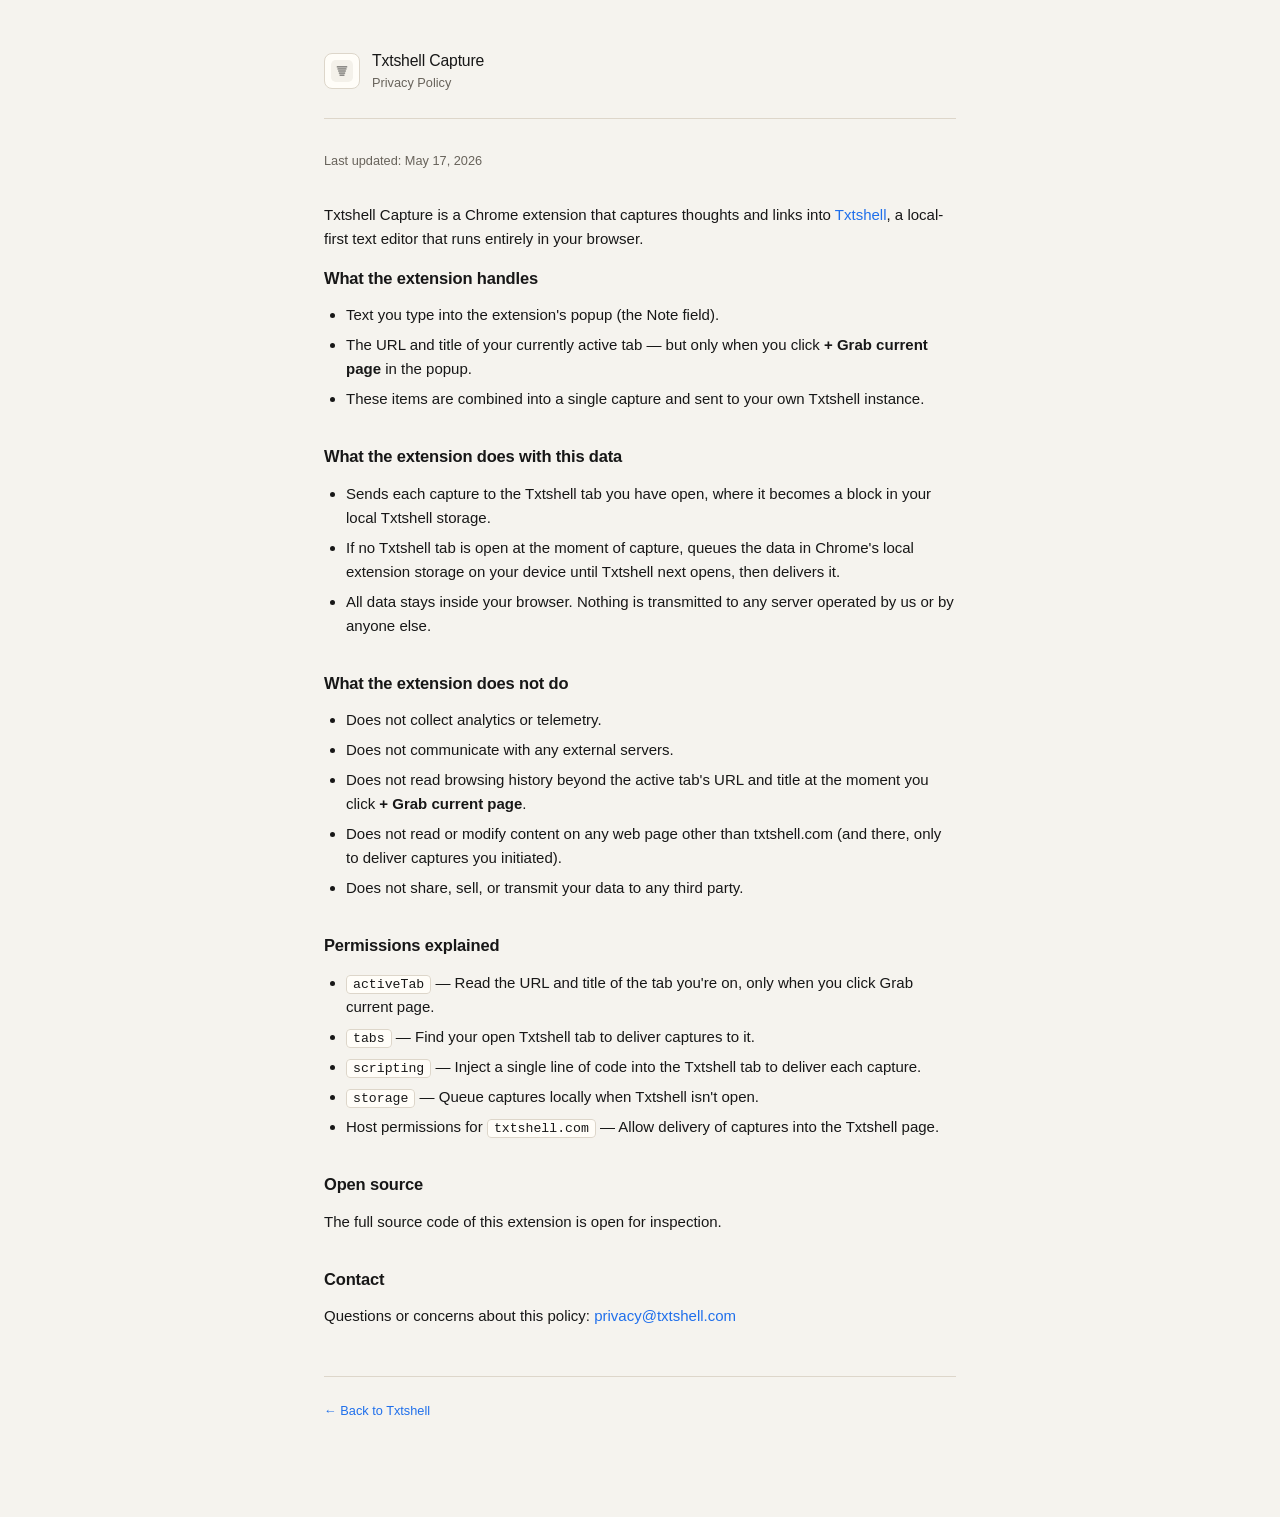
==== privacy-extension.html @ 4b9b530a "Add privacy policy page for Chrome extension submission" ====
<!DOCTYPE html>
<html lang="en">
<head>
  <meta charset="UTF-8">
  <meta name="viewport" content="width=device-width, initial-scale=1.0">
  <title>Privacy Policy — Txtshell Capture</title>
  <link rel="icon" type="image/svg+xml" href="logo-shell.svg">
  <style>
    :root {
      color-scheme: light;
      --bg: #f5f3ee;
      --paper: #fffdf8;
      --ink: #171717;
      --muted: #68635b;
      --line: #ddd6ca;
      --accent: #1f6feb;
      --font-sans: -apple-system, BlinkMacSystemFont, "Segoe UI", sans-serif;
      --font-mono: "SFMono-Regular", "Menlo", "Consolas", monospace;
    }

    @media (prefers-color-scheme: dark) {
      :root {
        color-scheme: dark;
        --bg: #121212;
        --paper: #1b1b1b;
        --ink: #f3f0e8;
        --muted: #b0a89d;
        --line: #2b2b2b;
        --accent: #7fb2ff;
      }
    }

    * { box-sizing: border-box; }

    html, body {
      margin: 0;
      background: var(--bg);
      color: var(--ink);
      font-family: var(--font-sans);
      font-size: 15px;
      line-height: 1.6;
    }

    .page {
      max-width: 680px;
      margin: 0 auto;
      padding: 48px 24px 96px;
    }

    .header {
      display: flex;
      align-items: center;
      gap: 12px;
      margin-bottom: 32px;
      padding-bottom: 24px;
      border-bottom: 1px solid var(--line);
    }

    .header a {
      display: flex;
      align-items: center;
      gap: 12px;
      color: var(--ink);
      text-decoration: none;
    }

    .header svg {
      width: 36px;
      height: 36px;
      border-radius: 8px;
      background: var(--paper);
      border: 1px solid var(--line);
      padding: 6px;
    }

    .header h1 {
      font-size: 1.05rem;
      font-weight: 500;
      margin: 0;
      letter-spacing: -0.01em;
    }

    .header .subtitle {
      color: var(--muted);
      font-size: 0.85rem;
    }

    h2 {
      font-size: 1.1rem;
      font-weight: 600;
      margin: 32px 0 12px;
      letter-spacing: -0.01em;
    }

    h2:first-of-type {
      margin-top: 8px;
    }

    .meta {
      color: var(--muted);
      font-size: 0.85rem;
      margin-bottom: 32px;
    }

    p {
      margin: 0 0 14px;
    }

    ul {
      margin: 0 0 14px;
      padding-left: 22px;
    }

    li {
      margin-bottom: 6px;
    }

    code, .perm {
      font-family: var(--font-mono);
      font-size: 0.88em;
      background: var(--paper);
      border: 1px solid var(--line);
      border-radius: 4px;
      padding: 1px 6px;
    }

    a {
      color: var(--accent);
      text-decoration: none;
    }

    a:hover {
      text-decoration: underline;
    }

    .footer {
      margin-top: 48px;
      padding-top: 24px;
      border-top: 1px solid var(--line);
      color: var(--muted);
      font-size: 0.85rem;
    }
  </style>
</head>
<body>
  <main class="page">
    <div class="header">
      <a href="/">
        <svg viewBox="0 0 128 128" xmlns="http://www.w3.org/2000/svg" aria-hidden="true">
          <rect width="128" height="128" rx="28" fill="#F4F1EA"/>
          <line x1="36" y1="40" x2="92" y2="40" stroke="#1E1E1E" stroke-width="4.5" stroke-linecap="round"/>
          <line x1="40" y1="52" x2="88" y2="52" stroke="#1E1E1E" stroke-width="4.5" stroke-linecap="round"/>
          <line x1="44" y1="64" x2="84" y2="64" stroke="#1E1E1E" stroke-width="4.5" stroke-linecap="round"/>
          <line x1="48" y1="76" x2="80" y2="76" stroke="#1E1E1E" stroke-width="4.5" stroke-linecap="round"/>
          <line x1="52" y1="88" x2="76" y2="88" stroke="#1E1E1E" stroke-width="4.5" stroke-linecap="round"/>
        </svg>
        <div>
          <h1>Txtshell Capture</h1>
          <div class="subtitle">Privacy Policy</div>
        </div>
      </a>
    </div>

    <p class="meta">Last updated: May 17, 2026</p>

    <p>
      Txtshell Capture is a Chrome extension that captures thoughts and links into
      <a href="https://txtshell.com">Txtshell</a>, a local-first text editor that runs entirely in your browser.
    </p>

    <h2>What the extension handles</h2>
    <ul>
      <li>Text you type into the extension's popup (the Note field).</li>
      <li>The URL and title of your currently active tab — but only when you click <strong>+ Grab current page</strong> in the popup.</li>
      <li>These items are combined into a single capture and sent to your own Txtshell instance.</li>
    </ul>

    <h2>What the extension does with this data</h2>
    <ul>
      <li>Sends each capture to the Txtshell tab you have open, where it becomes a block in your local Txtshell storage.</li>
      <li>If no Txtshell tab is open at the moment of capture, queues the data in Chrome's local extension storage on your device until Txtshell next opens, then delivers it.</li>
      <li>All data stays inside your browser. Nothing is transmitted to any server operated by us or by anyone else.</li>
    </ul>

    <h2>What the extension does not do</h2>
    <ul>
      <li>Does not collect analytics or telemetry.</li>
      <li>Does not communicate with any external servers.</li>
      <li>Does not read browsing history beyond the active tab's URL and title at the moment you click <strong>+ Grab current page</strong>.</li>
      <li>Does not read or modify content on any web page other than txtshell.com (and there, only to deliver captures you initiated).</li>
      <li>Does not share, sell, or transmit your data to any third party.</li>
    </ul>

    <h2>Permissions explained</h2>
    <ul>
      <li><span class="perm">activeTab</span> — Read the URL and title of the tab you're on, only when you click Grab current page.</li>
      <li><span class="perm">tabs</span> — Find your open Txtshell tab to deliver captures to it.</li>
      <li><span class="perm">scripting</span> — Inject a single line of code into the Txtshell tab to deliver each capture.</li>
      <li><span class="perm">storage</span> — Queue captures locally when Txtshell isn't open.</li>
      <li>Host permissions for <code>txtshell.com</code> — Allow delivery of captures into the Txtshell page.</li>
    </ul>

    <h2>Open source</h2>
    <p>The full source code of this extension is open for inspection.</p>

    <h2>Contact</h2>
    <p>Questions or concerns about this policy: <a href="mailto:privacy@txtshell.com">privacy@txtshell.com</a></p>

    <div class="footer">
      <a href="/">← Back to Txtshell</a>
    </div>
  </main>
</body>
</html>
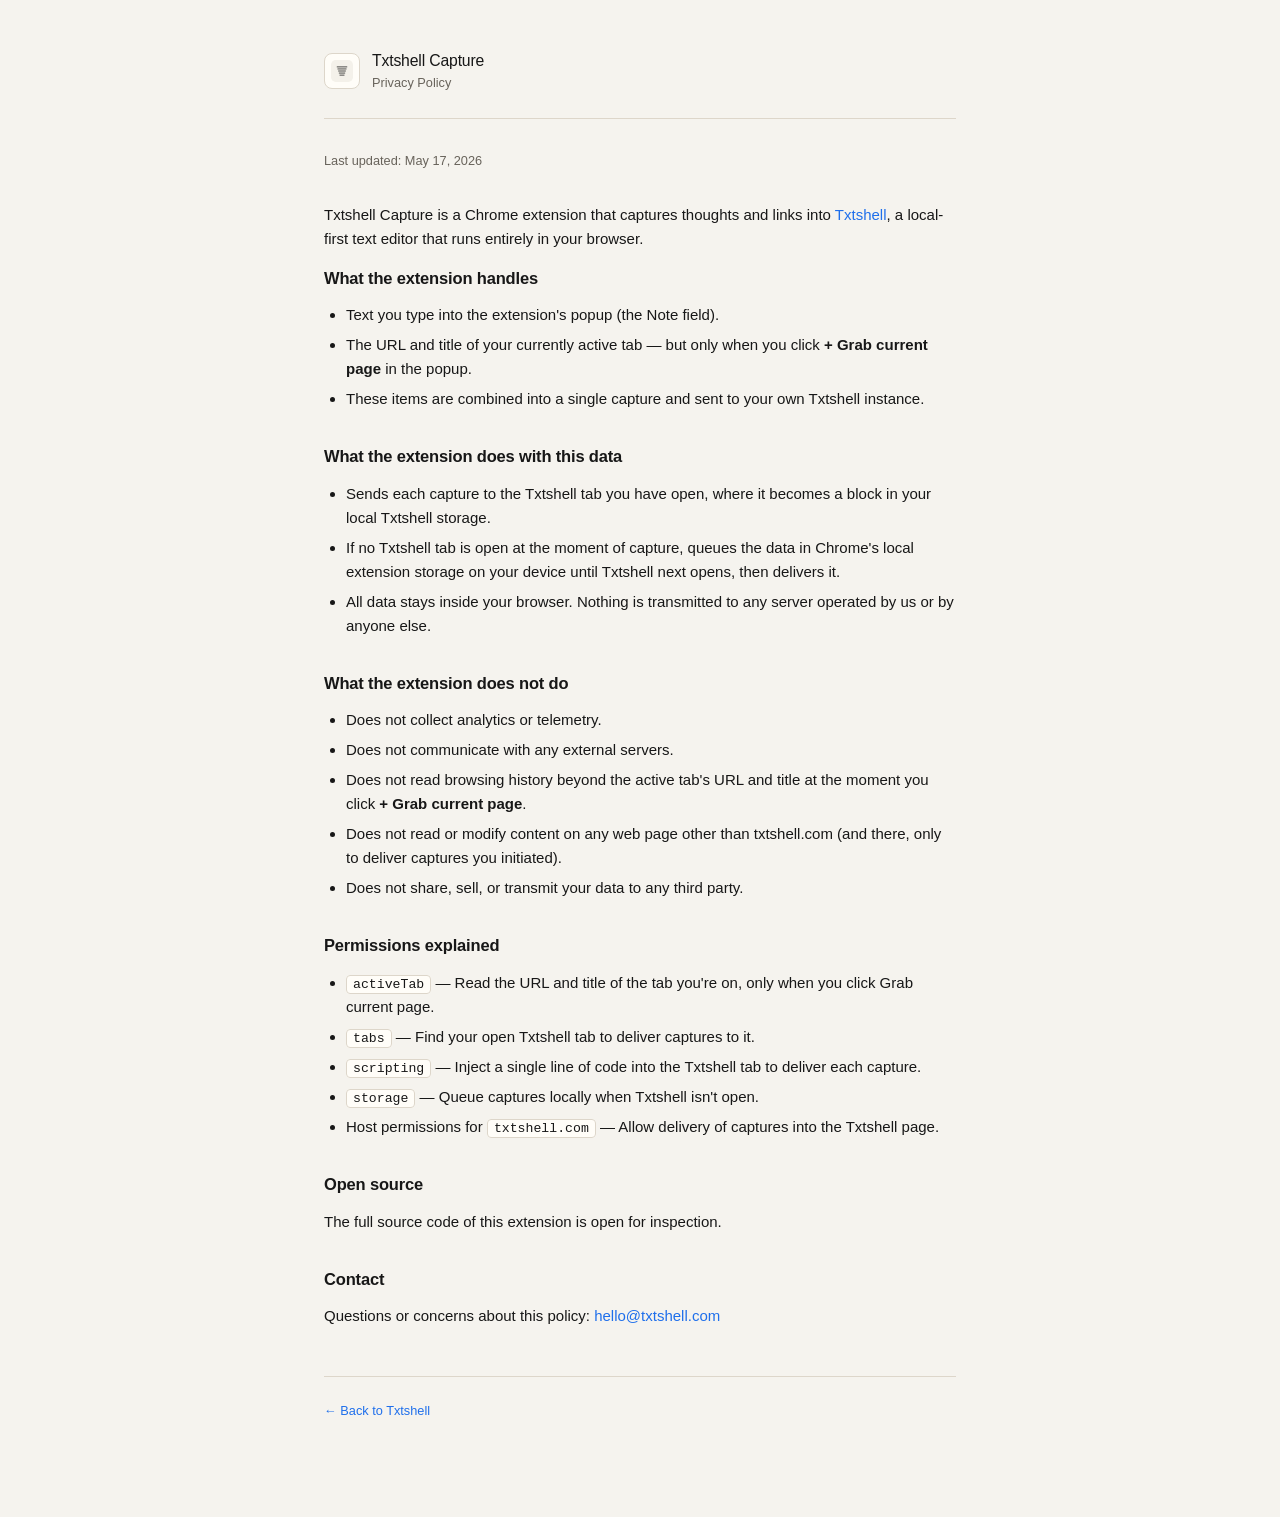
==== commit 669cda7f: "Legal fixes: the homepage no longer says local notes are encrypted by default (they are when you cho" ====
--- a/privacy-extension.html
+++ b/privacy-extension.html
@@ -204,7 +204,7 @@
     <p>The full source code of this extension is open for inspection.</p>
 
     <h2>Contact</h2>
-    <p>Questions or concerns about this policy: <a href="mailto:privacy@txtshell.com">privacy@txtshell.com</a></p>
+    <p>Questions or concerns about this policy: <a href="mailto:hello@txtshell.com">hello@txtshell.com</a></p>
 
     <div class="footer">
       <a href="/">← Back to Txtshell</a>
